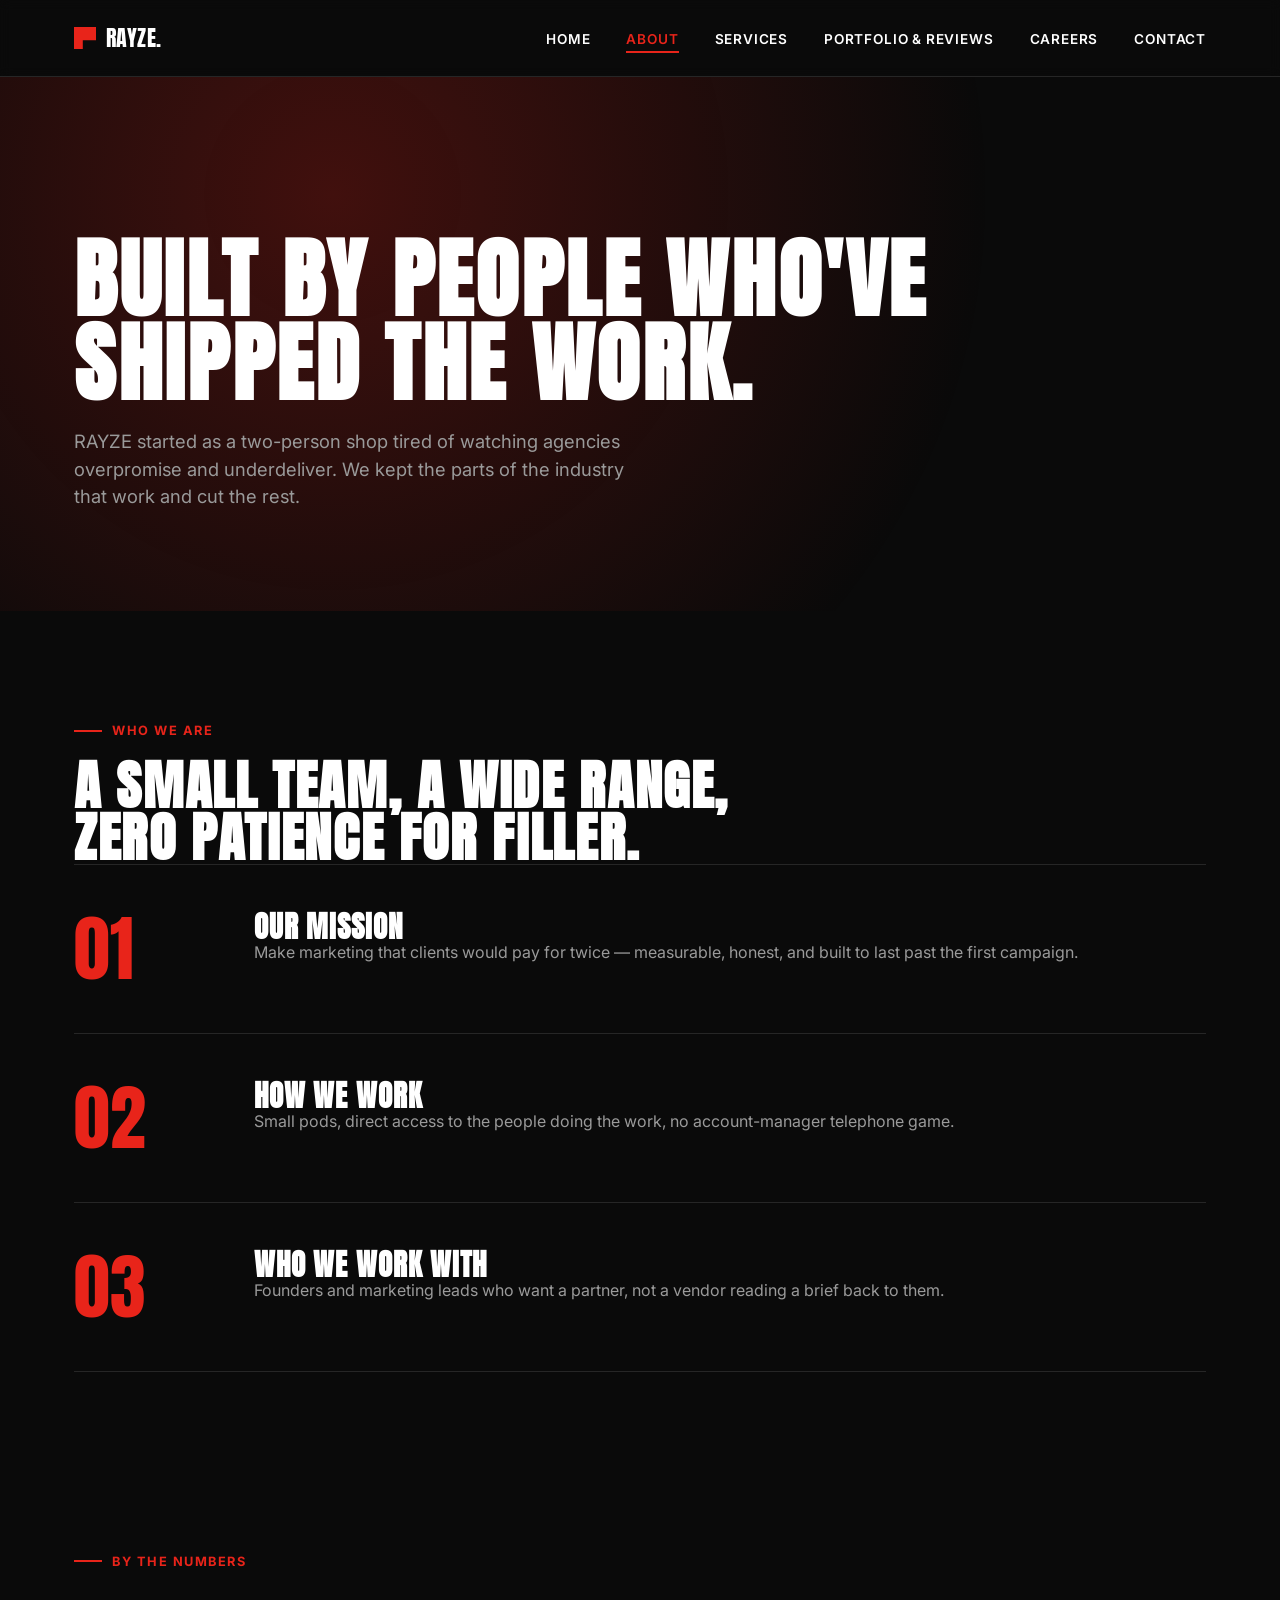
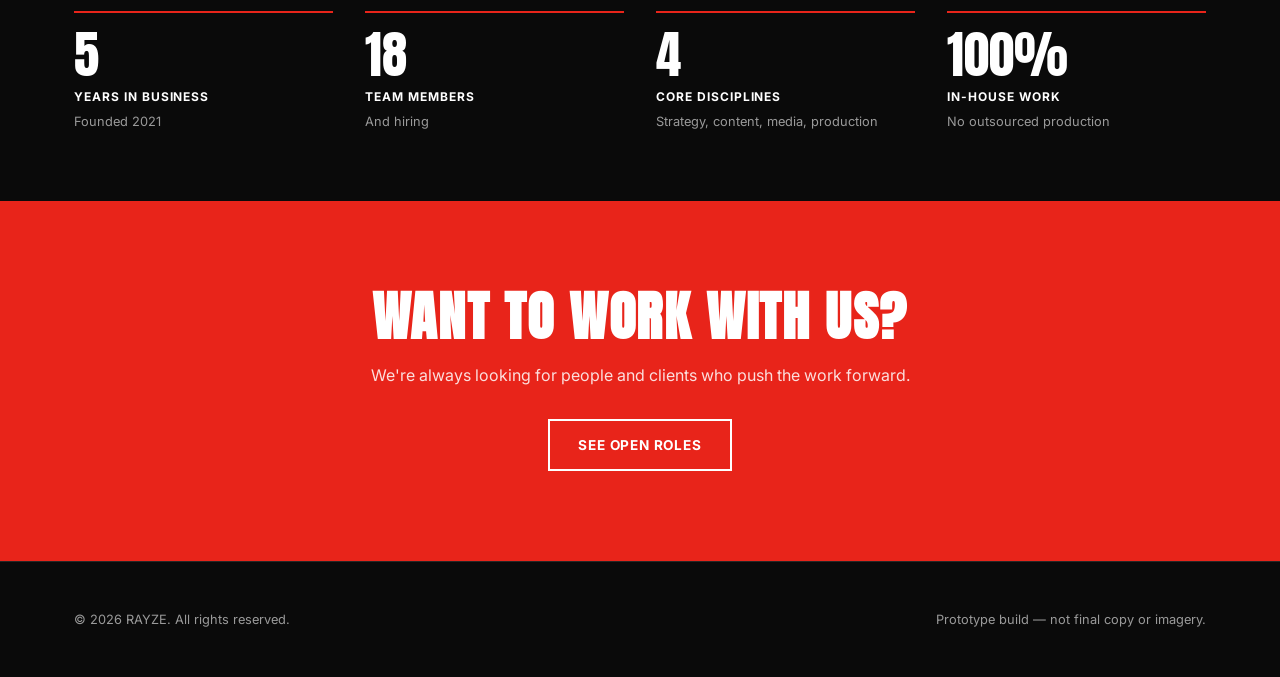
==== frontend/about.html @ 59b3254e "Initial commit: FastAPI backend scaffold + frontend prototype" ====
<!doctype html>
<html lang="en">
<head>
<meta charset="UTF-8">
<meta name="viewport" content="width=device-width, initial-scale=1.0">
<title>About — RAYZE</title>
<link rel="stylesheet" href="css/style.css">
</head>
<body>

<header class="site-header">
  <div class="container">
    <a href="index.html" class="logo"><span class="logo-mark"></span>RAYZE.</a>
    <nav>
      <ul class="nav-links">
        <li><a href="index.html">Home</a></li>
        <li><a href="about.html">About</a></li>
        <li><a href="services.html">Services</a></li>
        <li><a href="work.html">Portfolio &amp; Reviews</a></li>
        <li><a href="careers.html">Careers</a></li>
        <li><a href="contact.html">Contact</a></li>
      </ul>
    </nav>
    <button class="nav-toggle" aria-label="Toggle menu">Menu</button>
  </div>
</header>

<main>

  <section class="hero">
    <div class="container">
      <h1>Built by people who've<br>shipped the work.</h1>
      <p class="lede">RAYZE started as a two-person shop tired of watching agencies
        overpromise and underdeliver. We kept the parts of the industry that work
        and cut the rest.</p>
    </div>
  </section>

  <section class="section">
    <div class="container">
      <div class="overline">Who we are</div>
      <h2 class="reveal">A small team, a wide range,<br>zero patience for filler.</h2>

      <div class="numbered-section reveal">
        <div class="num">01</div>
        <div>
          <h3>Our mission</h3>
          <p>Make marketing that clients would pay for twice — measurable, honest, and built to last past the first campaign.</p>
        </div>
      </div>
      <div class="numbered-section reveal">
        <div class="num">02</div>
        <div>
          <h3>How we work</h3>
          <p>Small pods, direct access to the people doing the work, no account-manager telephone game.</p>
        </div>
      </div>
      <div class="numbered-section reveal">
        <div class="num">03</div>
        <div>
          <h3>Who we work with</h3>
          <p>Founders and marketing leads who want a partner, not a vendor reading a brief back to them.</p>
        </div>
      </div>
    </div>
  </section>

  <section class="section-tight">
    <div class="container reveal">
      <div class="overline">By the numbers</div>
      <div class="stats-row">
        <div class="stat">
          <div class="stat-number">5</div>
          <div class="stat-label">Years in business</div>
          <div class="stat-delta">Founded 2021</div>
        </div>
        <div class="stat">
          <div class="stat-number">18</div>
          <div class="stat-label">Team members</div>
          <div class="stat-delta">And hiring</div>
        </div>
        <div class="stat">
          <div class="stat-number">4</div>
          <div class="stat-label">Core disciplines</div>
          <div class="stat-delta">Strategy, content, media, production</div>
        </div>
        <div class="stat">
          <div class="stat-number">100%</div>
          <div class="stat-label">In-house work</div>
          <div class="stat-delta">No outsourced production</div>
        </div>
      </div>
    </div>
  </section>

  <section class="cta-block reveal">
    <div class="container">
      <h2>Want to work with us?</h2>
      <p>We're always looking for people and clients who push the work forward.</p>
      <a href="careers.html" class="btn">See open roles</a>
    </div>
  </section>

</main>

<footer class="site-footer">
  <div class="container">
    <span>&copy; 2026 RAYZE. All rights reserved.</span>
    <span>Prototype build — not final copy or imagery.</span>
  </div>
</footer>

<script type="module" src="js/main.js"></script>
</body>
</html>
---- frontend/css/style.css ----
@import url('https://fonts.googleapis.com/css2?family=Anton&family=Inter:wght@400;500;600;700&display=swap');

:root {
  --bg: #0a0a0a;
  --bg-raised: #141414;
  --red: #e8241a;
  --white: #ffffff;
  --muted: #9a9a9a;
  --border: #262626;

  --font-display: 'Anton', Impact, 'Arial Narrow Bold', sans-serif;
  --font-body: 'Inter', -apple-system, Segoe UI, sans-serif;

  --container: 1180px;
  --gutter: 24px;
}

* { box-sizing: border-box; }

html { scroll-behavior: smooth; }

body {
  margin: 0;
  background: var(--bg);
  color: var(--white);
  font-family: var(--font-body);
  font-weight: 400;
  line-height: 1.5;
  -webkit-font-smoothing: antialiased;
}

img { max-width: 100%; display: block; }

a { color: inherit; text-decoration: none; }

.container {
  max-width: var(--container);
  margin: 0 auto;
  padding: 0 var(--gutter);
}

h1, h2, h3 {
  font-family: var(--font-display);
  text-transform: uppercase;
  letter-spacing: 0.03em;
  line-height: 0.95;
  margin: 0;
}

h1 { font-size: clamp(2.6rem, 7vw, 5.5rem); }
h2 { font-size: clamp(2rem, 4.5vw, 3.4rem); }
h3 { font-size: clamp(1.3rem, 2.5vw, 1.8rem); }

p { color: var(--muted); margin: 0; }

/* ---------- Header / Nav ---------- */

.site-header {
  position: sticky;
  top: 0;
  z-index: 50;
  background: rgba(10, 10, 10, 0.9);
  backdrop-filter: blur(6px);
  border-bottom: 1px solid var(--border);
}

.site-header .container {
  display: flex;
  align-items: center;
  justify-content: space-between;
  height: 76px;
}

.logo {
  display: flex;
  align-items: center;
  gap: 10px;
  font-family: var(--font-display);
  font-size: 1.4rem;
  letter-spacing: 0.02em;
}

.logo-mark {
  width: 22px;
  height: 22px;
  background: var(--red);
  clip-path: polygon(0 0, 100% 0, 100% 60%, 40% 60%, 40% 100%, 0 100%);
}

.nav-links {
  display: flex;
  gap: 36px;
  list-style: none;
  margin: 0;
  padding: 0;
}

.nav-links a {
  position: relative;
  font-size: 0.85rem;
  font-weight: 600;
  text-transform: uppercase;
  letter-spacing: 0.06em;
  padding: 6px 0;
}

.nav-links a::after {
  content: '';
  position: absolute;
  left: 0;
  bottom: 0;
  width: 100%;
  height: 2px;
  background: var(--red);
  transform: scaleX(0);
  transform-origin: right;
  transition: transform 0.3s ease;
}

.nav-links a:hover::after,
.nav-links a.active::after {
  transform: scaleX(1);
  transform-origin: left;
}

.nav-links a.active { color: var(--red); }

.nav-toggle {
  display: none;
  background: none;
  border: 1px solid var(--border);
  color: var(--white);
  font-size: 0.8rem;
  text-transform: uppercase;
  letter-spacing: 0.06em;
  padding: 8px 14px;
  cursor: pointer;
}

@media (max-width: 780px) {
  .nav-links {
    position: absolute;
    top: 76px;
    left: 0;
    right: 0;
    background: var(--bg);
    border-bottom: 1px solid var(--border);
    flex-direction: column;
    gap: 0;
    padding: 8px var(--gutter) 20px;
    display: none;
  }
  .nav-links.open { display: flex; }
  .nav-links a { display: block; padding: 12px 0; }
  .nav-toggle { display: block; }
}

/* ---------- Buttons ---------- */

.btn {
  display: inline-flex;
  align-items: center;
  gap: 10px;
  padding: 14px 28px;
  font-family: var(--font-body);
  font-weight: 700;
  font-size: 0.85rem;
  text-transform: uppercase;
  letter-spacing: 0.06em;
  border: 2px solid var(--white);
  background: transparent;
  color: var(--white);
  cursor: pointer;
  transition: background 0.25s ease, color 0.25s ease, border-color 0.25s ease;
}

.btn:hover { background: var(--white); color: var(--bg); }

.btn-primary {
  border-color: var(--red);
  background: var(--red);
  color: var(--white);
}

.btn-primary:hover {
  background: transparent;
  color: var(--red);
}

/* ---------- Sections / layout helpers ---------- */

.section { padding: 110px 0; }
.section-tight { padding: 70px 0; }

.overline {
  display: flex;
  align-items: center;
  gap: 10px;
  font-size: 0.8rem;
  font-weight: 700;
  text-transform: uppercase;
  letter-spacing: 0.12em;
  color: var(--red);
  margin-bottom: 20px;
}

.overline::before {
  content: '';
  width: 28px;
  height: 2px;
  background: var(--red);
}

.numbered-section {
  display: grid;
  grid-template-columns: 140px 1fr;
  gap: 40px;
  padding: 48px 0;
  border-top: 1px solid var(--border);
}

.numbered-section:last-child { border-bottom: 1px solid var(--border); }

.numbered-section .num {
  font-family: var(--font-display);
  font-size: 4.5rem;
  color: var(--red);
  line-height: 1;
}

@media (max-width: 640px) {
  .numbered-section { grid-template-columns: 1fr; gap: 12px; }
  .numbered-section .num { font-size: 3rem; }
}

.grid-2 { display: grid; grid-template-columns: 1fr 1fr; gap: 40px; }
.grid-3 { display: grid; grid-template-columns: repeat(3, 1fr); gap: 32px; }
@media (max-width: 900px) { .grid-2, .grid-3 { grid-template-columns: 1fr; } }

/* ---------- Stat callouts ---------- */

.stats-row {
  display: grid;
  grid-template-columns: repeat(4, 1fr);
  gap: 32px;
  margin-top: 40px;
}

@media (max-width: 780px) { .stats-row { grid-template-columns: repeat(2, 1fr); } }

.stat {
  border-top: 2px solid var(--red);
  padding-top: 16px;
}

.stat .stat-number {
  font-family: var(--font-display);
  font-size: clamp(2.4rem, 4vw, 3.4rem);
  line-height: 1;
}

.stat .stat-label {
  margin-top: 8px;
  font-size: 0.75rem;
  font-weight: 700;
  text-transform: uppercase;
  letter-spacing: 0.08em;
  color: var(--white);
}

.stat .stat-delta {
  margin-top: 6px;
  font-size: 0.8rem;
  color: var(--muted);
}

/* ---------- Red full-bleed CTA block ---------- */

.cta-block {
  background: var(--red);
  padding: 90px 0;
  text-align: center;
}

.cta-block h2 { color: var(--white); }
.cta-block p { color: rgba(255,255,255,0.85); max-width: 560px; margin: 20px auto 32px; }
.cta-block .btn { border-color: var(--white); }
.cta-block .btn:hover { background: var(--white); color: var(--red); }

/* ---------- Hero ---------- */

.hero {
  position: relative;
  padding: 160px 0 100px;
  overflow: hidden;
}

.hero::before {
  content: '';
  position: absolute;
  inset: -20% -10%;
  background: radial-gradient(circle at 30% 30%, rgba(232,36,26,0.25), transparent 55%);
  z-index: 0;
  transform: translateY(var(--parallax, 0px));
  will-change: transform;
}

.hero .container { position: relative; z-index: 1; }

.hero h1 { max-width: 900px; }
.hero p.lede { font-size: 1.15rem; max-width: 560px; margin-top: 24px; }
.hero .actions { margin-top: 40px; display: flex; gap: 16px; flex-wrap: wrap; }

/* ---------- Cards ---------- */

.card {
  background: var(--bg-raised);
  border: 1px solid var(--border);
  padding: 24px;
  display: flex;
  flex-direction: column;
  gap: 12px;
}

.portfolio-card .cover {
  width: 100%;
  aspect-ratio: 4 / 3;
  background: linear-gradient(135deg, #1c1c1c, #262626);
  border: 1px solid var(--border);
  display: flex;
  align-items: center;
  justify-content: center;
  color: var(--muted);
  font-size: 0.75rem;
  text-transform: uppercase;
  letter-spacing: 0.08em;
  overflow: hidden;
}

.portfolio-card .cover img { width: 100%; height: 100%; object-fit: cover; }

.portfolio-card .category {
  font-size: 0.7rem;
  font-weight: 700;
  text-transform: uppercase;
  letter-spacing: 0.08em;
  color: var(--red);
}

.review-card .stars { color: var(--red); letter-spacing: 3px; font-size: 0.9rem; }
.review-card .quote { color: var(--white); font-size: 1.05rem; }
.review-card .client { font-size: 0.8rem; text-transform: uppercase; letter-spacing: 0.06em; color: var(--muted); }

.job-card { flex-direction: row; align-items: center; justify-content: space-between; flex-wrap: wrap; gap: 16px; }
.job-card .meta { font-size: 0.78rem; color: var(--muted); text-transform: uppercase; letter-spacing: 0.06em; }

.empty-state {
  border: 1px dashed var(--border);
  padding: 48px 24px;
  text-align: center;
  color: var(--muted);
  text-transform: uppercase;
  font-size: 0.85rem;
  letter-spacing: 0.06em;
}

/* ---------- Forms ---------- */

.form-field { margin-bottom: 22px; }

.form-field label {
  display: block;
  font-size: 0.75rem;
  font-weight: 700;
  text-transform: uppercase;
  letter-spacing: 0.08em;
  margin-bottom: 8px;
  color: var(--white);
}

.form-field input,
.form-field textarea {
  width: 100%;
  background: var(--bg-raised);
  border: 1px solid var(--border);
  color: var(--white);
  font-family: var(--font-body);
  font-size: 0.95rem;
  padding: 14px 16px;
  border-radius: 0;
}

.form-field input:focus,
.form-field textarea:focus {
  outline: none;
  border-color: var(--red);
}

.form-field textarea { resize: vertical; min-height: 140px; }

.honeypot-field {
  position: absolute;
  left: -9999px;
  width: 1px;
  height: 1px;
  overflow: hidden;
}

.form-status {
  margin-top: 18px;
  font-size: 0.85rem;
  font-weight: 600;
}

.form-status.success { color: #3fbf6f; }
.form-status.error { color: var(--red); }

/* ---------- Footer ---------- */

.site-footer {
  border-top: 1px solid var(--border);
  padding: 48px 0;
  color: var(--muted);
  font-size: 0.8rem;
}

.site-footer .container {
  display: flex;
  justify-content: space-between;
  flex-wrap: wrap;
  gap: 16px;
}

/* ---------- Scroll reveal ---------- */

.reveal {
  opacity: 0;
  transform: translateY(24px);
  transition: opacity 0.7s ease, transform 0.7s ease;
}

.reveal.in-view {
  opacity: 1;
  transform: translateY(0);
}

/* ---------- Utility ---------- */

.back-link {
  display: inline-flex;
  align-items: center;
  gap: 8px;
  font-size: 0.8rem;
  font-weight: 700;
  text-transform: uppercase;
  letter-spacing: 0.06em;
  color: var(--muted);
  margin-bottom: 32px;
}

.back-link:hover { color: var(--red); }
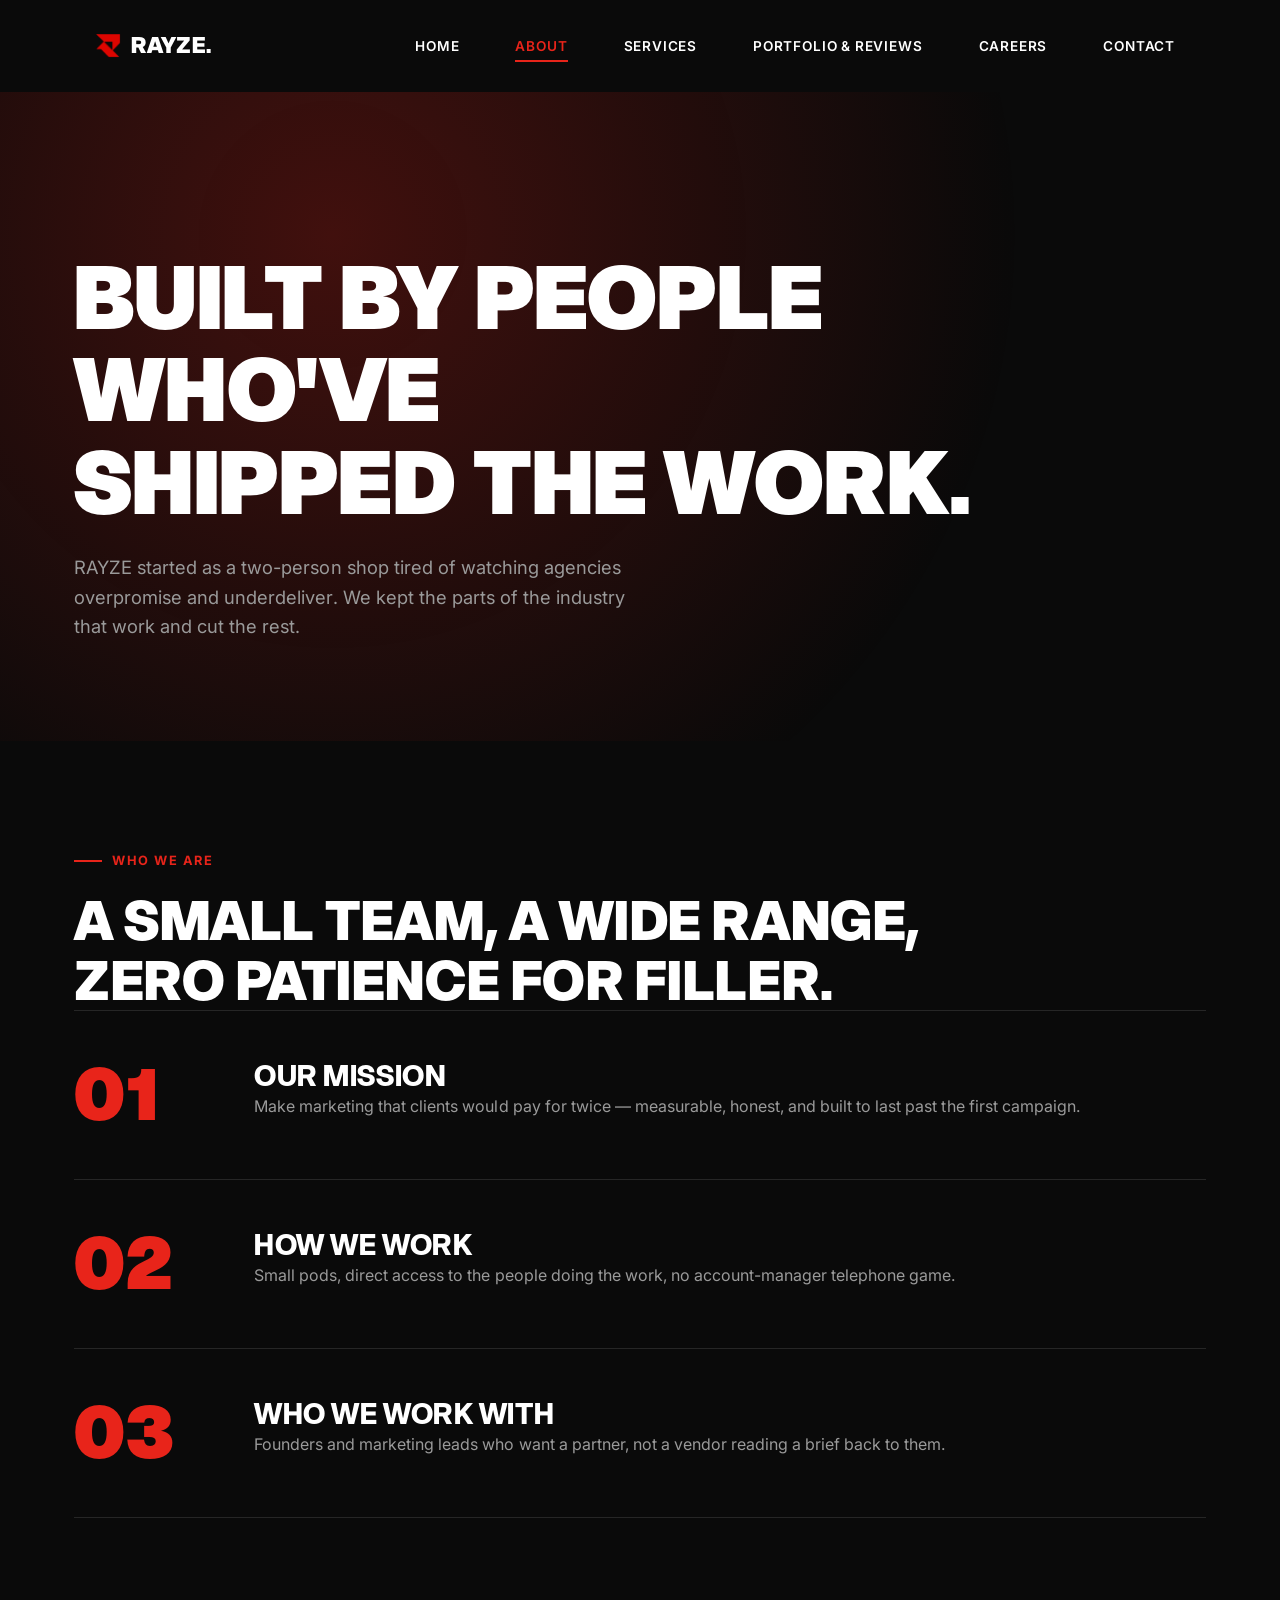
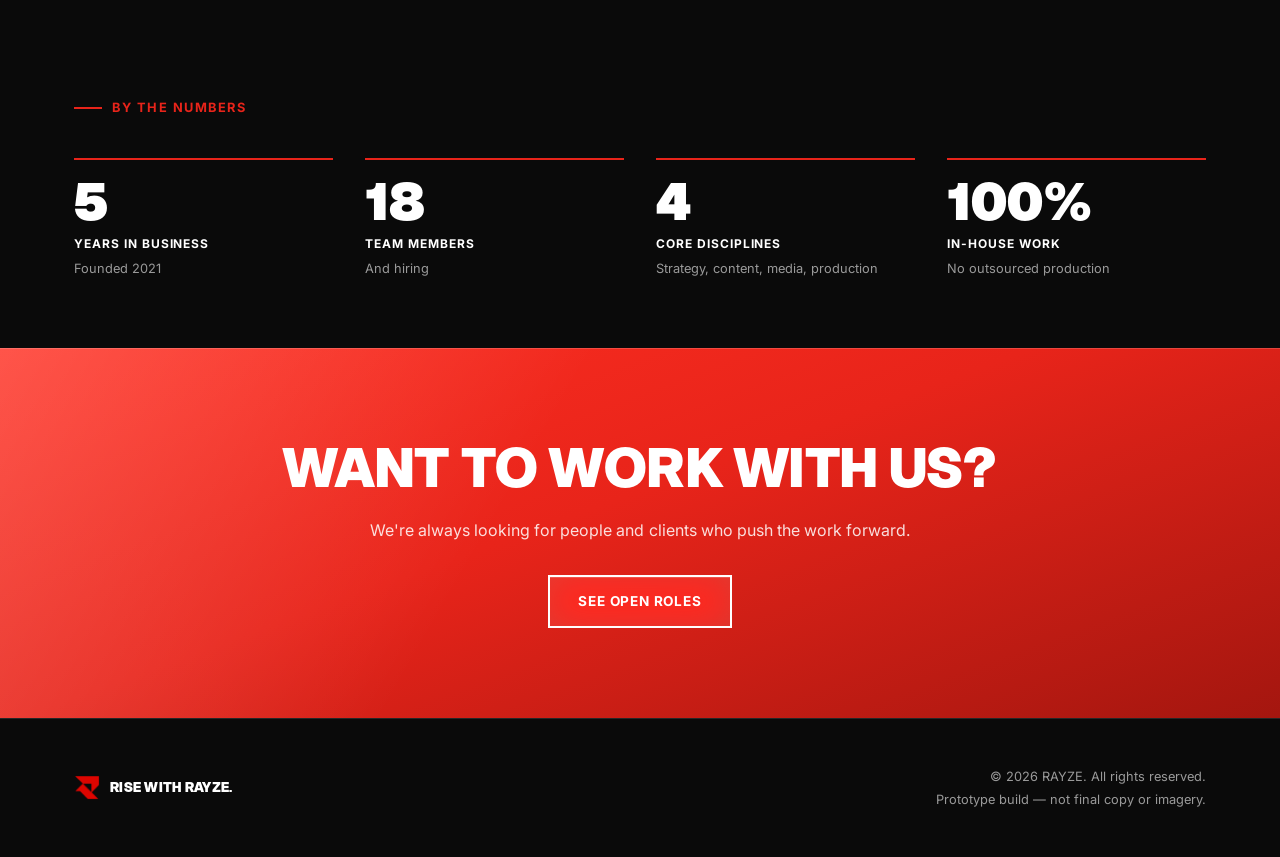
==== commit 9c28d835: "Add admin panel, reviews marquee, liquid glass theme, JWKS auth, navbar redesign" ====
--- a/frontend/about.html
+++ b/frontend/about.html
@@ -5,23 +5,33 @@
 <meta name="viewport" content="width=device-width, initial-scale=1.0">
 <title>About — RAYZE</title>
 <link rel="stylesheet" href="css/style.css">
+<link rel="icon" type="image/png" sizes="32x32" href="favicon-32.png">
+<link rel="icon" type="image/png" sizes="16x16" href="favicon-16.png">
+<link rel="apple-touch-icon" href="apple-touch-icon.png">
 </head>
 <body>
 
 <header class="site-header">
   <div class="container">
-    <a href="index.html" class="logo"><span class="logo-mark"></span>RAYZE.</a>
-    <nav>
-      <ul class="nav-links">
-        <li><a href="index.html">Home</a></li>
-        <li><a href="about.html">About</a></li>
-        <li><a href="services.html">Services</a></li>
-        <li><a href="work.html">Portfolio &amp; Reviews</a></li>
-        <li><a href="careers.html">Careers</a></li>
-        <li><a href="contact.html">Contact</a></li>
-      </ul>
-    </nav>
-    <button class="nav-toggle" aria-label="Toggle menu">Menu</button>
+    <div class="nav-bar">
+      <a href="index.html" class="logo"><img src="logos/mark-red.png" class="logo-mark-img" alt="RAYZE">RAYZE.</a>
+      <nav>
+        <span class="nav-highlight" aria-hidden="true"></span>
+        <ul class="nav-links">
+          <li><a href="index.html">Home</a></li>
+          <li><a href="about.html">About</a></li>
+          <li><a href="services.html">Services</a></li>
+          <li><a href="work.html">Portfolio &amp; Reviews</a></li>
+          <li><a href="careers.html">Careers</a></li>
+          <li><a href="contact.html">Contact</a></li>
+        </ul>
+      </nav>
+      <button class="nav-toggle" aria-label="Toggle menu" aria-expanded="false">
+        <span class="nav-toggle-bar"></span>
+        <span class="nav-toggle-bar"></span>
+        <span class="nav-toggle-bar"></span>
+      </button>
+    </div>
   </div>
 </header>
 
@@ -105,8 +115,14 @@
 
 <footer class="site-footer">
   <div class="container">
-    <span>&copy; 2026 RAYZE. All rights reserved.</span>
-    <span>Prototype build — not final copy or imagery.</span>
+    <div class="footer-brand">
+      <img src="logos/mark-red.png" class="logo-mark-img" alt="RAYZE">
+      <span class="footer-tagline">Rise with RAYZE.</span>
+    </div>
+    <div class="footer-meta">
+      <span>&copy; 2026 RAYZE. All rights reserved.</span>
+      <span>Prototype build — not final copy or imagery.</span>
+    </div>
   </div>
 </footer>
 
--- a/frontend/css/style.css
+++ b/frontend/css/style.css
@@ -1,4 +1,28 @@
-@import url('https://fonts.googleapis.com/css2?family=Anton&family=Inter:wght@400;500;600;700&display=swap');
+@import url('https://fonts.googleapis.com/css2?family=Inter:wght@400;500;600;700&display=swap');
+
+/* Delight: primary heading font. One family, three weights -- the browser
+   picks the right file based on the `font-weight` applied to the element. */
+@font-face {
+  font-family: 'Delight';
+  src: url('../fonts/Delight-Bold.otf') format('opentype');
+  font-weight: 700;
+  font-style: normal;
+  font-display: swap;
+}
+@font-face {
+  font-family: 'Delight';
+  src: url('../fonts/Delight-ExtraBold.otf') format('opentype');
+  font-weight: 800;
+  font-style: normal;
+  font-display: swap;
+}
+@font-face {
+  font-family: 'Delight';
+  src: url('../fonts/Delight-Black.otf') format('opentype');
+  font-weight: 900;
+  font-style: normal;
+  font-display: swap;
+}
 
 :root {
   --bg: #0a0a0a;
@@ -8,11 +32,20 @@
   --muted: #9a9a9a;
   --border: #262626;
 
-  --font-display: 'Anton', Impact, 'Arial Narrow Bold', sans-serif;
+  --font-display: 'Delight', 'Inter', -apple-system, Segoe UI, sans-serif;
   --font-body: 'Inter', -apple-system, Segoe UI, sans-serif;
 
   --container: 1180px;
   --gutter: 24px;
+
+  /* Liquid glass: translucency + blur + a soft top-edge highlight, kept
+     sharp-edged (0 border-radius everywhere) per the brand's "no rounded
+     UI" rule -- the glass look comes entirely from light/blur, not shape. */
+  --glass-bg: rgba(20, 20, 20, 0.5);
+  --glass-bg-strong: rgba(10, 10, 10, 0.72);
+  --glass-border: rgba(255, 255, 255, 0.1);
+  --glass-highlight: inset 0 1px 0 rgba(255, 255, 255, 0.16);
+  --glass-blur: blur(18px) saturate(160%);
 }
 
 * { box-sizing: border-box; }
@@ -42,33 +75,76 @@
 h1, h2, h3 {
   font-family: var(--font-display);
   text-transform: uppercase;
-  letter-spacing: 0.03em;
-  line-height: 0.95;
   margin: 0;
 }
 
-h1 { font-size: clamp(2.6rem, 7vw, 5.5rem); }
-h2 { font-size: clamp(2rem, 4.5vw, 3.4rem); }
-h3 { font-size: clamp(1.3rem, 2.5vw, 1.8rem); }
-
-p { color: var(--muted); margin: 0; }
+h1 {
+  font-weight: 900; /* Delight Black */
+  font-size: clamp(2.6rem, 7vw, 5.5rem);
+  line-height: 1.05;
+  letter-spacing: 0.005em;
+}
+
+h2 {
+  font-weight: 800; /* Delight ExtraBold */
+  font-size: clamp(2rem, 4.5vw, 3.4rem);
+  line-height: 1.1;
+  letter-spacing: 0.01em;
+}
+
+h3 {
+  font-weight: 700; /* Delight Bold */
+  font-size: clamp(1.3rem, 2.5vw, 1.8rem);
+  line-height: 1.2;
+  letter-spacing: 0.02em;
+}
+
+p {
+  color: var(--muted);
+  margin: 0;
+  line-height: 1.6;
+  letter-spacing: 0.001em;
+}
 
 /* ---------- Header / Nav ---------- */
+/* A floating bar that narrows, blurs, and gains a shadow once the page is
+   scrolled (`.site-header.scrolled`, toggled in main.js) -- deliberately
+   sharp-edged (no border-radius), not a rounded pill, to match the rest of
+   the site's brand system. */
 
 .site-header {
   position: sticky;
   top: 0;
   z-index: 50;
-  background: rgba(10, 10, 10, 0.9);
-  backdrop-filter: blur(6px);
-  border-bottom: 1px solid var(--border);
+  padding: 14px 0;
 }
 
 .site-header .container {
+  display: block;
+}
+
+.nav-bar {
+  position: relative;
   display: flex;
   align-items: center;
   justify-content: space-between;
-  height: 76px;
+  height: 64px;
+  max-width: 100%;
+  margin: 0 auto;
+  padding: 0 20px;
+  background: transparent;
+  border: 1px solid transparent;
+  transition: max-width 0.4s cubic-bezier(0.16, 1, 0.3, 1),
+    background-color 0.4s ease, border-color 0.4s ease, box-shadow 0.4s ease;
+}
+
+.site-header.scrolled .nav-bar {
+  max-width: 1060px;
+  background: var(--glass-bg-strong);
+  backdrop-filter: var(--glass-blur);
+  -webkit-backdrop-filter: var(--glass-blur);
+  border-color: var(--glass-border);
+  box-shadow: var(--glass-highlight), 0 16px 40px rgba(0, 0, 0, 0.5);
 }
 
 .logo {
@@ -76,40 +152,71 @@
   align-items: center;
   gap: 10px;
   font-family: var(--font-display);
+  font-weight: 800;
   font-size: 1.4rem;
   letter-spacing: 0.02em;
-}
-
-.logo-mark {
-  width: 22px;
-  height: 22px;
-  background: var(--red);
-  clip-path: polygon(0 0, 100% 0, 100% 60%, 40% 60%, 40% 100%, 0 100%);
+  flex-shrink: 0;
+}
+
+.logo-mark-img {
+  width: 26px;
+  height: 26px;
+  object-fit: contain;
+  display: block;
+}
+
+.site-header nav {
+  position: relative;
 }
 
 .nav-links {
   display: flex;
+  align-items: center;
   gap: 36px;
   list-style: none;
   margin: 0;
   padding: 0;
-}
+  transition: gap 0.4s cubic-bezier(0.16, 1, 0.3, 1);
+}
+
+.site-header.scrolled .nav-links {
+  gap: 22px;
+}
+
+.nav-highlight {
+  position: absolute;
+  top: 0;
+  left: 0;
+  height: 100%;
+  width: 0;
+  background: var(--bg-raised);
+  border: 1px solid var(--border);
+  opacity: 0;
+  z-index: 0;
+  pointer-events: none;
+  transition: transform 0.3s cubic-bezier(0.16, 1, 0.3, 1),
+    width 0.3s cubic-bezier(0.16, 1, 0.3, 1), opacity 0.2s ease;
+}
+
+.nav-links li { position: relative; z-index: 1; }
 
 .nav-links a {
   position: relative;
+  display: inline-block;
   font-size: 0.85rem;
   font-weight: 600;
   text-transform: uppercase;
   letter-spacing: 0.06em;
-  padding: 6px 0;
+  padding: 6px 10px;
+  white-space: nowrap;
 }
 
 .nav-links a::after {
   content: '';
   position: absolute;
-  left: 0;
+  left: 10px;
+  right: 10px;
   bottom: 0;
-  width: 100%;
   height: 2px;
   background: var(--red);
   transform: scaleX(0);
@@ -127,32 +234,74 @@
 
 .nav-toggle {
   display: none;
-  background: none;
-  border: 1px solid var(--border);
-  color: var(--white);
-  font-size: 0.8rem;
-  text-transform: uppercase;
-  letter-spacing: 0.06em;
-  padding: 8px 14px;
+  flex-direction: column;
+  align-items: center;
+  justify-content: center;
+  gap: 5px;
+  width: 40px;
+  height: 36px;
+  background: var(--glass-bg);
+  backdrop-filter: var(--glass-blur);
+  -webkit-backdrop-filter: var(--glass-blur);
+  border: 1px solid var(--glass-border);
+  box-shadow: var(--glass-highlight);
+  padding: 0;
   cursor: pointer;
+  flex-shrink: 0;
+}
+
+.nav-toggle-bar {
+  width: 18px;
+  height: 2px;
+  background: var(--white);
+  transition: transform 0.3s ease, opacity 0.2s ease;
+}
+
+.nav-toggle[aria-expanded="true"] .nav-toggle-bar:nth-child(1) {
+  transform: translateY(7px) rotate(45deg);
+}
+.nav-toggle[aria-expanded="true"] .nav-toggle-bar:nth-child(2) {
+  opacity: 0;
+}
+.nav-toggle[aria-expanded="true"] .nav-toggle-bar:nth-child(3) {
+  transform: translateY(-7px) rotate(-45deg);
 }
 
 @media (max-width: 780px) {
+  /* .nav-links being absolutely positioned means <nav> no longer has any
+     in-flow content and collapses to ~0 width -- without this, .nav-links's
+     left:0/right:0 anchors to that collapsed box instead of the full bar. */
+  .site-header nav { position: static; }
+
   .nav-links {
     position: absolute;
-    top: 76px;
+    top: 100%;
     left: 0;
     right: 0;
-    background: var(--bg);
-    border-bottom: 1px solid var(--border);
+    background: var(--glass-bg-strong);
+    backdrop-filter: var(--glass-blur);
+    -webkit-backdrop-filter: var(--glass-blur);
+    border: 1px solid var(--glass-border);
+    border-top: none;
+    box-shadow: var(--glass-highlight), 0 16px 40px rgba(0, 0, 0, 0.5);
     flex-direction: column;
+    align-items: stretch;
     gap: 0;
-    padding: 8px var(--gutter) 20px;
-    display: none;
+    max-height: 0;
+    opacity: 0;
+    overflow: hidden;
+    padding: 0 20px;
+    transition: max-height 0.35s cubic-bezier(0.16, 1, 0.3, 1),
+      opacity 0.25s ease, padding 0.35s ease;
   }
-  .nav-links.open { display: flex; }
+  .nav-links.open {
+    max-height: 420px;
+    opacity: 1;
+    padding: 8px 20px 20px;
+  }
   .nav-links a { display: block; padding: 12px 0; }
-  .nav-toggle { display: block; }
+  .nav-highlight { display: none; }
+  .nav-toggle { display: flex; }
 }
 
 /* ---------- Buttons ---------- */
@@ -168,7 +317,10 @@
   text-transform: uppercase;
   letter-spacing: 0.06em;
   border: 2px solid var(--white);
-  background: transparent;
+  background: var(--glass-bg);
+  backdrop-filter: var(--glass-blur);
+  -webkit-backdrop-filter: var(--glass-blur);
+  box-shadow: var(--glass-highlight);
   color: var(--white);
   cursor: pointer;
   transition: background 0.25s ease, color 0.25s ease, border-color 0.25s ease;
@@ -178,7 +330,7 @@
 
 .btn-primary {
   border-color: var(--red);
-  background: var(--red);
+  background: rgba(232, 36, 26, 0.65);
   color: var(--white);
 }
 
@@ -223,9 +375,11 @@
 
 .numbered-section .num {
   font-family: var(--font-display);
+  font-weight: 900;
   font-size: 4.5rem;
   color: var(--red);
   line-height: 1;
+  letter-spacing: 0.01em;
 }
 
 @media (max-width: 640px) {
@@ -255,8 +409,10 @@
 
 .stat .stat-number {
   font-family: var(--font-display);
+  font-weight: 900;
   font-size: clamp(2.4rem, 4vw, 3.4rem);
   line-height: 1;
+  letter-spacing: 0.01em;
 }
 
 .stat .stat-label {
@@ -277,14 +433,35 @@
 /* ---------- Red full-bleed CTA block ---------- */
 
 .cta-block {
-  background: var(--red);
+  position: relative;
+  background: linear-gradient(160deg, #ff2f22 0%, var(--red) 45%, #a4160f 100%);
   padding: 90px 0;
   text-align: center;
-}
+  overflow: hidden;
+  box-shadow: var(--glass-highlight);
+}
+
+/* Glass sheen: a soft diagonal highlight, not literal see-through
+   transparency -- keeps the block's punch as a high-contrast break while
+   still reading as "glass" rather than flat solid color. */
+.cta-block::before {
+  content: '';
+  position: absolute;
+  inset: 0;
+  background: linear-gradient(120deg, rgba(255, 255, 255, 0.18) 0%, rgba(255, 255, 255, 0) 40%);
+  pointer-events: none;
+}
+
+.cta-block .container { position: relative; z-index: 1; }
 
 .cta-block h2 { color: var(--white); }
 .cta-block p { color: rgba(255,255,255,0.85); max-width: 560px; margin: 20px auto 32px; }
-.cta-block .btn { border-color: var(--white); }
+.cta-block .btn {
+  border-color: var(--white);
+  background: rgba(255, 255, 255, 0.12);
+  backdrop-filter: var(--glass-blur);
+  -webkit-backdrop-filter: var(--glass-blur);
+}
 .cta-block .btn:hover { background: var(--white); color: var(--red); }
 
 /* ---------- Hero ---------- */
@@ -314,8 +491,11 @@
 /* ---------- Cards ---------- */
 
 .card {
-  background: var(--bg-raised);
-  border: 1px solid var(--border);
+  background: var(--glass-bg);
+  backdrop-filter: var(--glass-blur);
+  -webkit-backdrop-filter: var(--glass-blur);
+  border: 1px solid var(--glass-border);
+  box-shadow: var(--glass-highlight);
   padding: 24px;
   display: flex;
   flex-direction: column;
@@ -347,9 +527,202 @@
   color: var(--red);
 }
 
+a.portfolio-card {
+  cursor: pointer;
+  transition: border-color 0.25s ease, transform 0.25s ease;
+}
+
+a.portfolio-card:hover {
+  border-color: var(--red);
+  transform: translateY(-4px);
+}
+
+.portfolio-link {
+  font-size: 0.75rem;
+  font-weight: 700;
+  text-transform: uppercase;
+  letter-spacing: 0.06em;
+  color: var(--red);
+}
+
+.review-header {
+  display: flex;
+  align-items: center;
+  gap: 14px;
+}
+
+.avatar {
+  width: 48px;
+  height: 48px;
+  border-radius: 50%;
+  flex-shrink: 0;
+  object-fit: cover;
+}
+
+.avatar-initials {
+  display: flex;
+  align-items: center;
+  justify-content: center;
+  background: var(--red);
+  color: var(--white);
+  font-family: var(--font-display);
+  font-weight: 800;
+  font-size: 0.9rem;
+  letter-spacing: 0.02em;
+}
+
+.review-card .client-name {
+  font-size: 0.85rem;
+  font-weight: 600;
+  text-transform: uppercase;
+  letter-spacing: 0.04em;
+  color: var(--white);
+}
+
+.review-card .client-company {
+  font-size: 0.75rem;
+  color: var(--muted);
+  margin-top: 2px;
+}
+
+.rating-row {
+  display: flex;
+  align-items: baseline;
+  gap: 10px;
+}
+
 .review-card .stars { color: var(--red); letter-spacing: 3px; font-size: 0.9rem; }
+
+.review-card .score {
+  font-size: 0.75rem;
+  font-weight: 700;
+  color: var(--muted);
+  letter-spacing: 0.04em;
+}
+
 .review-card .quote { color: var(--white); font-size: 1.05rem; }
-.review-card .client { font-size: 0.8rem; text-transform: uppercase; letter-spacing: 0.06em; color: var(--muted); }
+
+/* ---------- Reviews marquee (home page) ---------- */
+
+.reviews-marquee-section {
+  position: relative;
+  overflow: hidden;
+}
+
+/* Living gradient background: three soft red blobs drifting slowly behind
+   the marquee, so the section doesn't read as flat static black. */
+.marquee-glow {
+  position: absolute;
+  inset: 0;
+  z-index: 0;
+  overflow: hidden;
+  pointer-events: none;
+}
+
+.marquee-glow-blob {
+  position: absolute;
+  width: 46vw;
+  height: 46vw;
+  max-width: 640px;
+  max-height: 640px;
+  border-radius: 50%;
+  background: radial-gradient(circle, rgba(232, 36, 26, 0.35), transparent 70%);
+  filter: blur(70px);
+  will-change: transform;
+}
+
+.marquee-glow-blob-1 {
+  top: -20%;
+  left: -10%;
+  animation: glow-drift-1 22s ease-in-out infinite;
+}
+
+.marquee-glow-blob-2 {
+  bottom: -25%;
+  right: -8%;
+  animation: glow-drift-2 26s ease-in-out infinite;
+}
+
+.marquee-glow-blob-3 {
+  top: 10%;
+  left: 40%;
+  width: 32vw;
+  height: 32vw;
+  max-width: 440px;
+  max-height: 440px;
+  background: radial-gradient(circle, rgba(255, 255, 255, 0.08), transparent 70%);
+  animation: glow-drift-3 30s ease-in-out infinite;
+}
+
+@keyframes glow-drift-1 {
+  0%, 100% { transform: translate(0, 0) scale(1); }
+  50% { transform: translate(6vw, 5vh) scale(1.15); }
+}
+
+@keyframes glow-drift-2 {
+  0%, 100% { transform: translate(0, 0) scale(1); }
+  50% { transform: translate(-5vw, -6vh) scale(1.1); }
+}
+
+@keyframes glow-drift-3 {
+  0%, 100% { transform: translate(-50%, 0) scale(1); }
+  50% { transform: translate(-50%, 4vh) scale(1.2); }
+}
+
+@media (prefers-reduced-motion: reduce) {
+  .marquee-glow-blob { animation: none; }
+}
+
+.marquee {
+  position: relative;
+  z-index: 1;
+  overflow: hidden;
+  -webkit-mask-image: linear-gradient(to right, transparent, black 4%, black 96%, transparent);
+  mask-image: linear-gradient(to right, transparent, black 4%, black 96%, transparent);
+}
+
+.marquee-track {
+  display: flex;
+  align-items: stretch;
+  gap: 24px;
+  width: max-content;
+  animation: marquee-rtl 36s linear infinite;
+}
+
+.marquee:hover .marquee-track { animation-play-state: paused; }
+
+@keyframes marquee-rtl {
+  from { transform: translateX(0%); }
+  to { transform: translateX(-50%); }
+}
+
+.marquee-loading {
+  padding: 24px var(--gutter);
+  color: var(--muted);
+}
+
+.marquee-card {
+  flex: 0 0 340px;
+  display: flex;
+  flex-direction: column;
+  gap: 12px;
+  padding: 24px;
+  background: var(--glass-bg);
+  backdrop-filter: var(--glass-blur);
+  -webkit-backdrop-filter: var(--glass-blur);
+  border: 1px solid var(--glass-border);
+  box-shadow: var(--glass-highlight);
+  transition: border-color 0.25s ease, transform 0.25s ease;
+}
+
+.marquee-card:hover {
+  border-color: var(--red);
+  transform: translateY(-4px);
+}
+
+@media (prefers-reduced-motion: reduce) {
+  .marquee-track { animation: none; }
+}
 
 .job-card { flex-direction: row; align-items: center; justify-content: space-between; flex-wrap: wrap; gap: 16px; }
 .job-card .meta { font-size: 0.78rem; color: var(--muted); text-transform: uppercase; letter-spacing: 0.06em; }
@@ -381,8 +754,11 @@
 .form-field input,
 .form-field textarea {
   width: 100%;
-  background: var(--bg-raised);
-  border: 1px solid var(--border);
+  background: var(--glass-bg);
+  backdrop-filter: var(--glass-blur);
+  -webkit-backdrop-filter: var(--glass-blur);
+  border: 1px solid var(--glass-border);
+  box-shadow: var(--glass-highlight);
   color: var(--white);
   font-family: var(--font-body);
   font-size: 0.95rem;
@@ -431,6 +807,32 @@
   gap: 16px;
 }
 
+.footer-brand {
+  display: flex;
+  align-items: center;
+  gap: 10px;
+}
+
+.footer-tagline {
+  font-family: var(--font-display);
+  font-weight: 800;
+  font-size: 0.85rem;
+  text-transform: uppercase;
+  letter-spacing: 0.02em;
+  color: var(--white);
+}
+
+.footer-meta {
+  display: flex;
+  flex-direction: column;
+  gap: 4px;
+  text-align: right;
+}
+
+@media (max-width: 640px) {
+  .footer-meta { text-align: left; }
+}
+
 /* ---------- Scroll reveal ---------- */
 
 .reveal {
